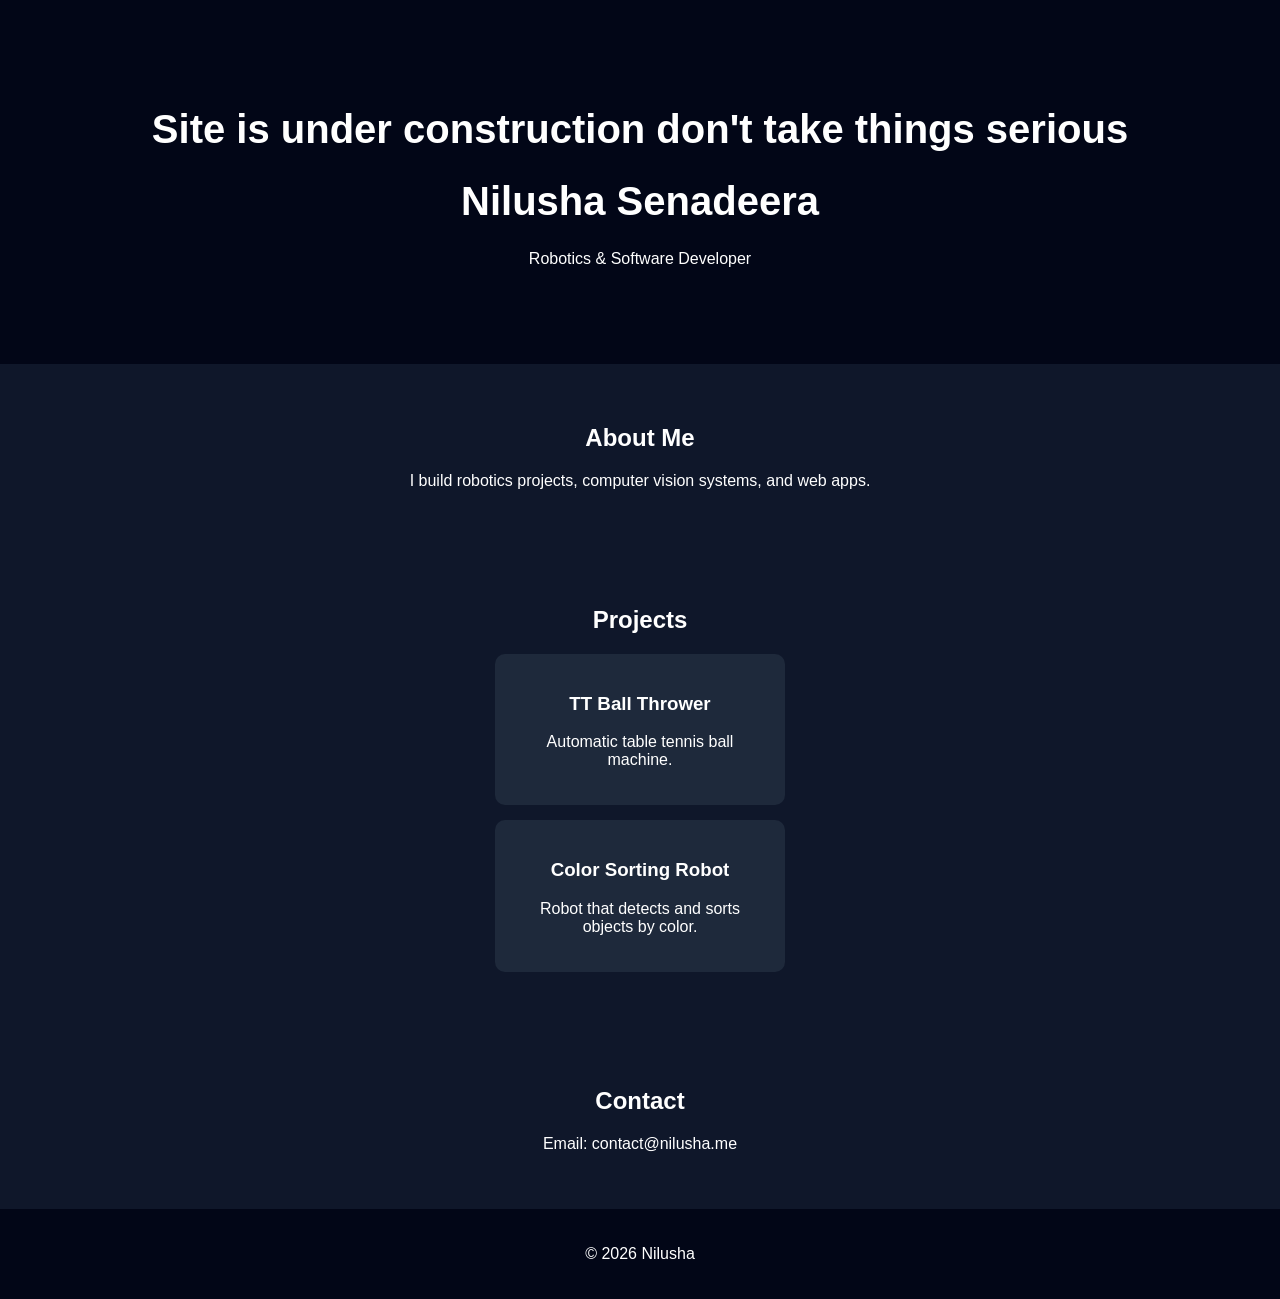
==== index.html @ 276bc995 "describe what you changed" ====
<!DOCTYPE html>
<html lang="en">
<head>
  <meta charset="UTF-8">
  <title>Nilusha Portfolio</title>
  <link rel="stylesheet" href="style.css">
</head>
<body>

  <header>
    <h1>Site is under construction don't take things serious</h1>
    <h1>Nilusha Senadeera</h1>
    <p>Robotics & Software Developer</p>
  </header>

  <section id="about">
    <h2>About Me</h2>
    <p>I build robotics projects, computer vision systems, and web apps.</p>
  </section>

  <section id="projects">
    <h2>Projects</h2>

    <div class="card">
      <h3>TT Ball Thrower</h3>
      <p>Automatic table tennis ball machine.</p>
    </div>

    <div class="card">
      <h3>Color Sorting Robot</h3>
      <p>Robot that detects and sorts objects by color.</p>
    </div>

  </section>

  <section id="contact">
    <h2>Contact</h2>
    <p>Email: contact@nilusha.me</p>
  </section>

  <footer>
    <p>© 2026 Nilusha</p>
  </footer>

</body>
</html>
---- style.css ----
body {
  margin: 0;
  font-family: Arial;
  background: #0f172a;
  color: white;
}

header {
  text-align: center;
  padding: 80px 20px;
  background: #020617;
}

h1 {
  font-size: 40px;
}

section {
  padding: 40px;
  text-align: center;
}

.card {
  background: #1e293b;
  padding: 20px;
  margin: 15px auto;
  width: 250px;
  border-radius: 10px;
  transition: 0.3s;
}

.card:hover {
  transform: scale(1.05);
  background: #334155;
}

footer {
  text-align: center;
  padding: 20px;
  background: #020617;
}
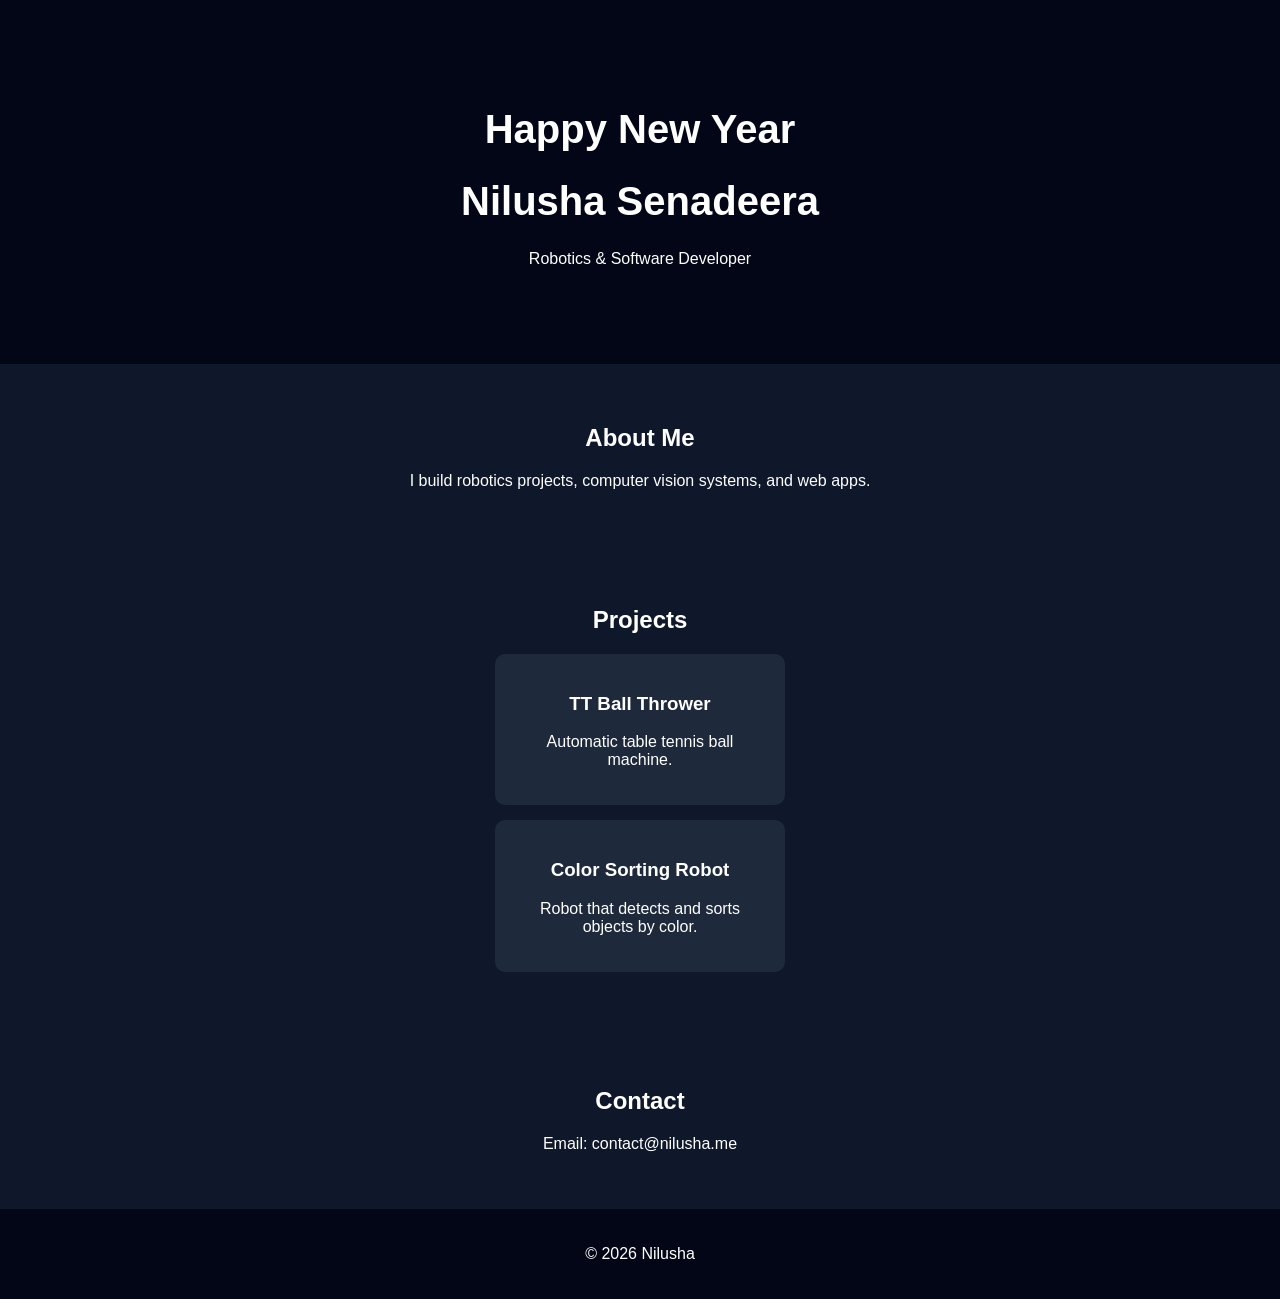
==== commit 33dce834: "describe what you changed" ====
--- a/index.html
+++ b/index.html
@@ -3,12 +3,13 @@
 <head>
   <meta charset="UTF-8">
   <title>Nilusha Portfolio</title>
+  <link rel="icon" href="favicon.jpg" type="image/png">
   <link rel="stylesheet" href="style.css">
 </head>
 <body>
 
   <header>
-    <h1>Site is under construction don't take things serious</h1>
+    <h1>Happy New Year</h1>
     <h1>Nilusha Senadeera</h1>
     <p>Robotics & Software Developer</p>
   </header>
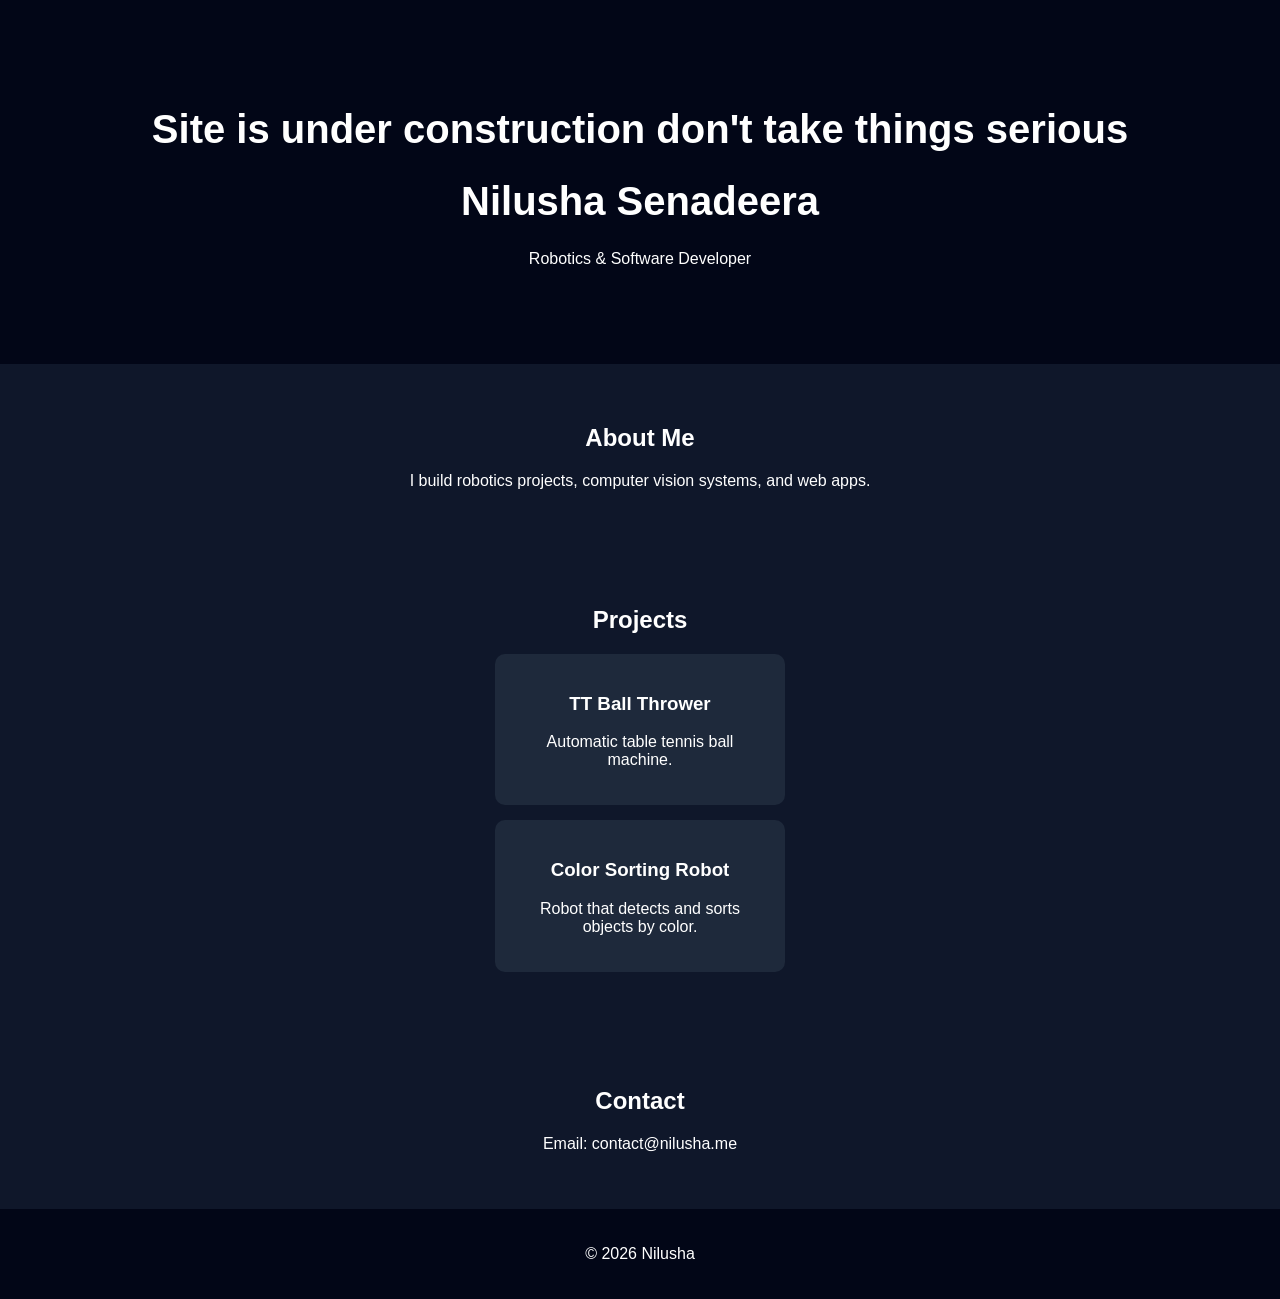
==== commit b4958d91: "describe what you changed" ====
--- a/index.html
+++ b/index.html
@@ -9,7 +9,7 @@
 <body>
 
   <header>
-    <h1>Happy New Year</h1>
+    <h1>Site is under construction don't take things serious</h1>
     <h1>Nilusha Senadeera</h1>
     <p>Robotics & Software Developer</p>
   </header>
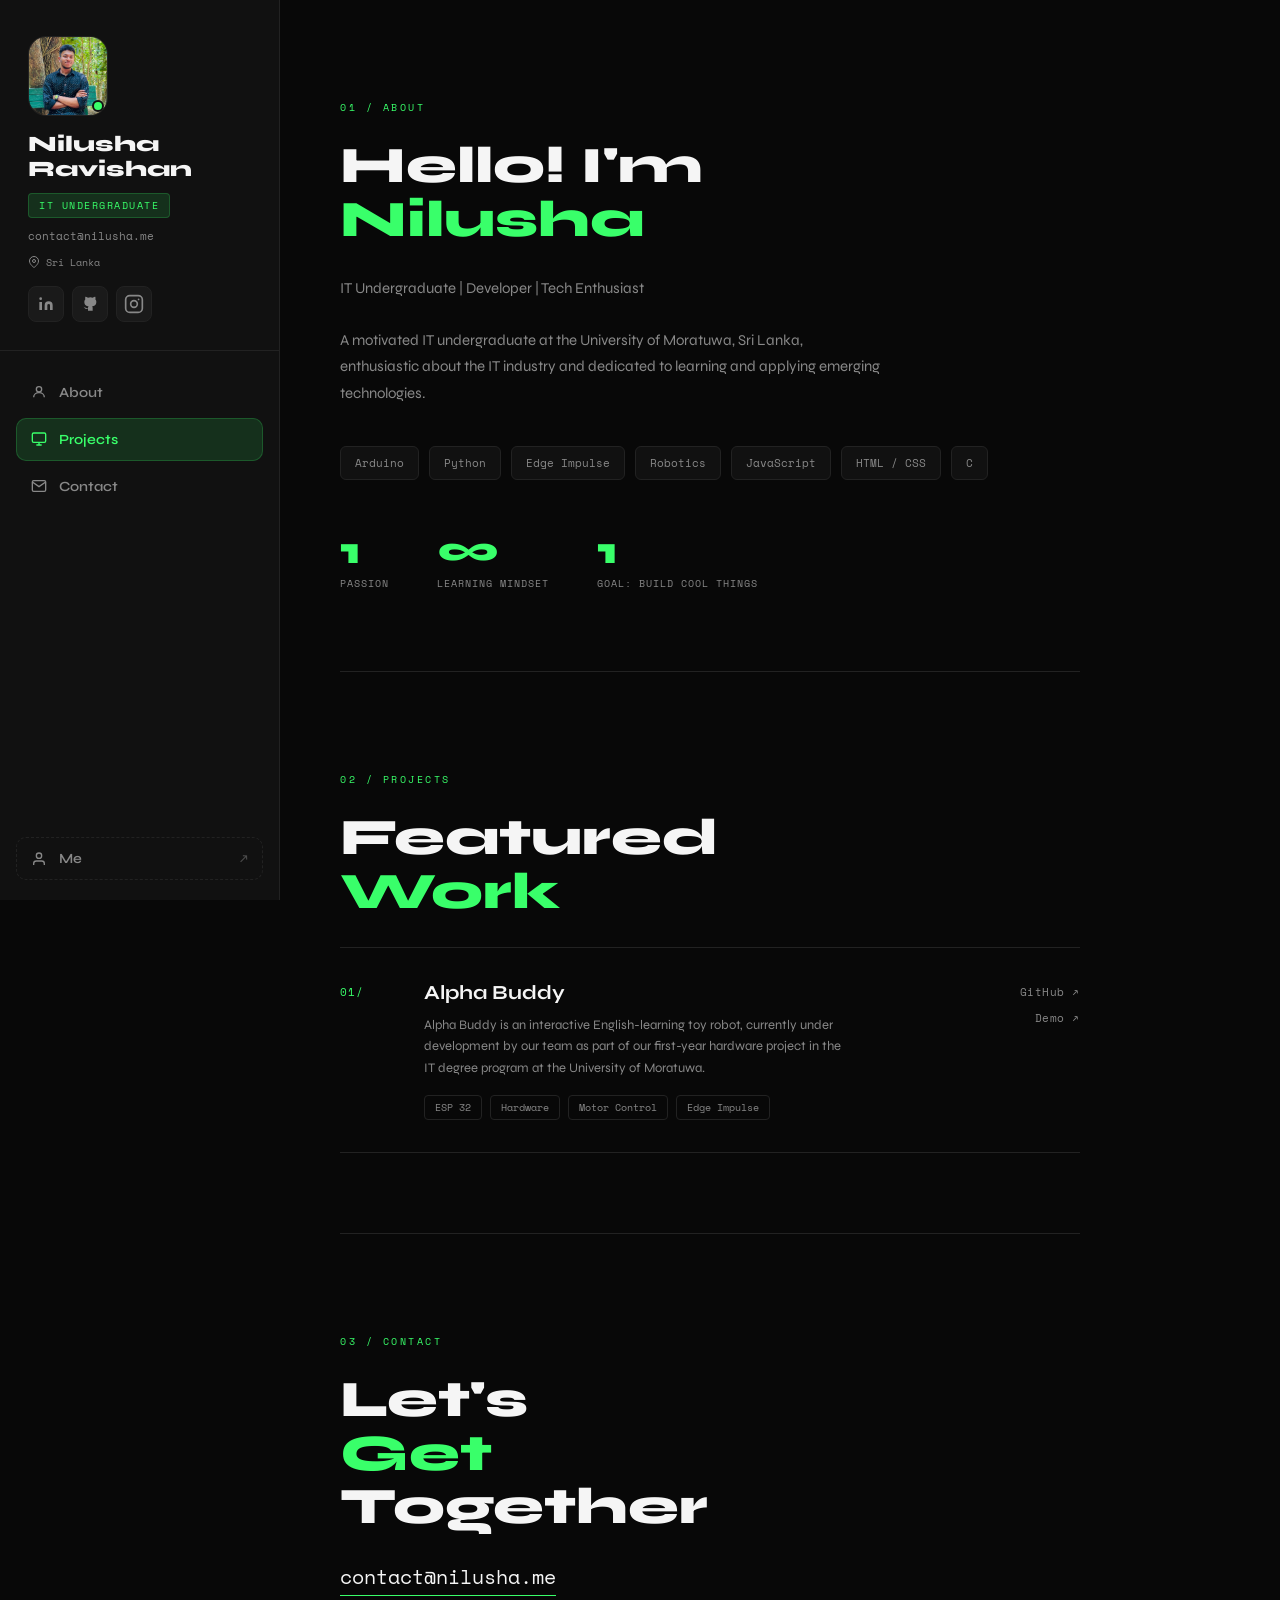
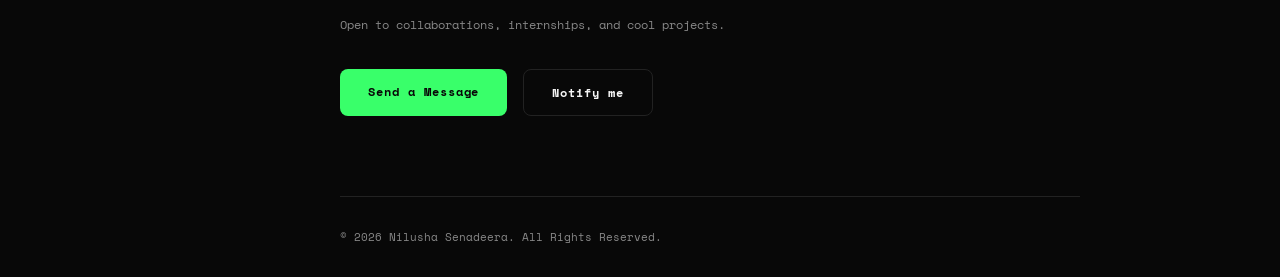
==== commit 9b4ec8a2: "new web v1" ====
--- a/index.html
+++ b/index.html
@@ -2,46 +2,171 @@
 <html lang="en">
 <head>
   <meta charset="UTF-8">
-  <title>Nilusha Portfolio</title>
-  <link rel="icon" href="favicon.jpg" type="image/png">
+  <meta name="viewport" content="width=device-width, initial-scale=1.0">
+  <title>Nilusha Ravishan </title>
+  <link rel="preconnect" href="https://fonts.googleapis.com">
+  <link href="https://fonts.googleapis.com/css2?family=Space+Mono:wght@400;700&family=Syne:wght@400;600;700;800&display=swap" rel="stylesheet">
   <link rel="stylesheet" href="style.css">
+  <link rel="icon" type="image/png" href="nrfavicon.png">
 </head>
 <body>
 
-  <header>
-    <h1>Site is under construction don't take things serious</h1>
-    <h1>Nilusha Senadeera</h1>
-    <p>Robotics & Software Developer</p>
-  </header>
-
-  <section id="about">
-    <h2>About Me</h2>
-    <p>I build robotics projects, computer vision systems, and web apps.</p>
-  </section>
-
-  <section id="projects">
-    <h2>Projects</h2>
-
-    <div class="card">
-      <h3>TT Ball Thrower</h3>
-      <p>Automatic table tennis ball machine.</p>
+  <!-- SIDEBAR -->
+  <aside class="sidebar">
+    <div class="profile-card">
+      <div class="avatar-wrap">
+        <img src="NS (1).jpeg" alt="Nilusha Ravishan" class="avatar-placeholder">
+        <span class="status-dot"></span>
+        <!--  <div class="avatar-wrap">
+  <img src="NS.jpeg" alt="Nilusha Senadeera" class="avatar-placeholder">
+  <span class="status-dot"></span>
+        <span class="status-dot"></span>   -->
+      </div>
+      <h2 class="profile-name">Nilusha<br>Ravishan</h2>
+      <span class="profile-role">IT Undergraduate</span>
+      <a href="mailto:contact@nilusha.me" class="profile-email">contact@nilusha.me</a>
+      <span class="profile-location">
+        <svg width="12" height="12" viewBox="0 0 24 24" fill="none" stroke="currentColor" stroke-width="2"><path d="M21 10c0 7-9 13-9 13s-9-6-9-13a9 9 0 0118 0z"/><circle cx="12" cy="10" r="3"/></svg>
+        Sri Lanka
+      </span>
+      <div class="social-links">
+        <a href="https://www.linkedin.com/in/nilushar/" class="social-btn" title="LinkedIn" target="_blank">
+          <svg width="16" height="16" viewBox="0 0 24 24" fill="currentColor"><path d="M16 8a6 6 0 016 6v7h-4v-7a2 2 0 00-2-2 2 2 0 00-2 2v7h-4v-7a6 6 0 016-6zM2 9h4v12H2z"/><circle cx="4" cy="4" r="2"/></svg>
+        </a>
+        <a href="https://github.com/Nilusha01" class="social-btn" title="GitHub" target="_blank">
+          <svg width="16" height="16" viewBox="0 0 24 24" fill="currentColor"><path d="M9 19c-5 1.5-5-2.5-7-3m14 6v-3.87a3.37 3.37 0 00-.94-2.61c3.14-.35 6.44-1.54 6.44-7A5.44 5.44 0 0020 4.77 5.07 5.07 0 0019.91 1S18.73.65 16 2.48a13.38 13.38 0 00-7 0C6.27.65 5.09 1 5.09 1A5.07 5.07 0 005 4.77a5.44 5.44 0 00-1.5 3.78c0 5.42 3.3 6.61 6.44 7A3.37 3.37 0 009 18.13V22"/></svg>
+        </a>
+        <a href="https://www.instagram.com/nilusha_r/" class="social-btn" title="INSTAGRAM" target="_blank">
+          <svg xmlns="http://www.w3.org/2000/svg" width="20" height="20" viewBox="0 0 24 24" fill="none" stroke="currentColor" stroke-width="2" stroke-linecap="round" stroke-linejoin="round">
+            <rect x="2" y="2" width="20" height="20" rx="5" ry="5"/>
+            <circle cx="12" cy="12" r="4"/>
+            <circle cx="17.5" cy="6.5" r="1" fill="currentColor" stroke="none"/>
+          </svg>
+        </a>
+      </div>
     </div>
 
-    <div class="card">
-      <h3>Color Sorting Robot</h3>
-      <p>Robot that detects and sorts objects by color.</p>
-    </div>
+    <nav class="sidebar-nav">
+      <a href="#about" class="nav-link active" data-section="about">
+        <svg width="16" height="16" viewBox="0 0 24 24" fill="none" stroke="currentColor" stroke-width="2"><circle cx="12" cy="8" r="4"/><path d="M4 20c0-4 3.6-7 8-7s8 3 8 7"/></svg>
+        About
+      </a>
+      <a href="#projects" class="nav-link" data-section="projects">
+        <svg width="16" height="16" viewBox="0 0 24 24" fill="none" stroke="currentColor" stroke-width="2"><rect x="2" y="3" width="20" height="14" rx="2"/><path d="M8 21h8M12 17v4"/></svg>
+        Projects
+      </a>
+      <a href="#contact" class="nav-link" data-section="contact">
+        <svg width="16" height="16" viewBox="0 0 24 24" fill="none" stroke="currentColor" stroke-width="2"><path d="M4 4h16c1.1 0 2 .9 2 2v12c0 1.1-.9 2-2 2H4c-1.1 0-2-.9-2-2V6c0-1.1.9-2 2-2z"/><polyline points="22,6 12,13 2,6"/></svg>
+        Contact
+      </a>
+      <a href="me.html" class="nav-link nav-link--me">
+        <svg width="16" height="16" viewBox="0 0 24 24" fill="none" stroke="currentColor" stroke-width="2"><path d="M20 21v-2a4 4 0 00-4-4H8a4 4 0 00-4 4v2"/><circle cx="12" cy="7" r="4"/></svg>
+        Me
+        <span class="nav-ext-icon">↗</span>
+      </a>
+    </nav>
+  </aside>
 
-  </section>
+  <!-- MAIN CONTENT -->
+  <main class="main-content">
 
-  <section id="contact">
-    <h2>Contact</h2>
-    <p>Email: contact@nilusha.me</p>
-  </section>
+    <!-- ABOUT -->
+    <section id="about" class="section">
+      <span class="section-label">01 / About</span>
+      <h1 class="section-title">Hello! I'm <br><span class="accent">Nilusha</span> </h1>
+      <p class="section-body">
+       IT Undergraduate | Developer | Tech Enthusiast <br> <br>
+       A motivated IT undergraduate at the University of Moratuwa, Sri Lanka, enthusiastic about the IT industry and dedicated to learning and applying emerging technologies. 
+      </p>
 
-  <footer>
-    <p>© 2026 Nilusha</p>
-  </footer>
+      <div class="skills-grid">
+        <div class="skill-tag">Arduino</div>
+        <div class="skill-tag">Python</div>
+        <div class="skill-tag">Edge Impulse </div>
+        <div class="skill-tag">Robotics</div>
+        <div class="skill-tag">JavaScript</div>
+        <div class="skill-tag">HTML / CSS</div>
+        <div class="skill-tag">C</div>
+      </div>
 
+      <div class="stats-row">
+        <div class="stat">
+          <span class="stat-num">1</span>
+          <span class="stat-label">Passion</span>
+        </div>
+        <div class="stat">
+          <span class="stat-num">∞</span>
+          <span class="stat-label">Learning Mindset</span>
+        </div>
+        <div class="stat">
+          <span class="stat-num">1</span>
+          <span class="stat-label">Goal: Build Cool Things</span>
+        </div>
+      </div>
+    </section>
+
+    <!-- PROJECTS -->
+    <section id="projects" class="section">
+      <span class="section-label">02 / Projects</span>
+      <h2 class="section-title">Featured<br><span class="accent">Work</span></h2>
+
+      <div class="projects-list">
+
+        <div class="project-card">
+          <div class="project-num">01/</div>
+          <div class="project-info">
+            <h3 class="project-title">Alpha Buddy</h3>
+            <p class="project-desc">Alpha Buddy is an interactive English-learning toy robot, currently under development by our
+               team as part of our first-year hardware project in the IT degree program at the University of Moratuwa.</p>
+            <div class="project-tags">
+              <span>ESP 32</span><span>Hardware</span><span>Motor Control</span> <span>Edge Impulse</span>
+            </div>
+          </div>
+          <div class="project-links">
+            <a href="#" class="project-link">GitHub ↗</a>
+            <a href="#" class="project-link">Demo ↗</a>
+          </div>
+        </div>
+
+       <!-- <div class="project-card">
+          <div class="project-num">02/</div>
+          <div class="project-info">
+            <h3 class="project-title">Color Sorting Robot</h3>
+            <p class="project-desc">Python and OpenCV-powered robot that detects objects by color in real-time and physically sorts them into designated bins using servo mechanisms.</p>
+            <div class="project-tags">
+              <span>Python</span><span>OpenCV</span><span>Robotics</span>
+            </div>
+          </div>
+          <div class="project-links">
+            <a href="#" class="project-link">GitHub ↗</a>
+            <a href="#" class="project-link">Demo ↗</a>
+          </div>
+        </div> -->
+
+      </div>
+    </section>
+
+    <!-- CONTACT -->
+    <section id="contact" class="section section--contact">
+      <span class="section-label">03 / Contact</span>
+      <h2 class="section-title">Let's <br><span class="accent">Get</span><br>Together</h2>
+
+      <a href="mailto:contact@nilusha.me" class="contact-email">contact@nilusha.me</a>
+
+      <p class="contact-sub">Open to collaborations, internships, and cool projects.</p>
+
+      <div class="contact-actions">
+        <a href="mailto:contact@nilusha.me" class="btn-primary">Send a Message</a>
+        <a href="visitor-popup.html" class="btn-ghost">Notify me</a>
+      </div>
+    </section>
+
+    <footer class="footer">
+      <span>© 2026 Nilusha Senadeera. All Rights Reserved.</span>
+    </footer>
+
+  </main>
+
+  <script src="script.js"></script>
 </body>
-</html>+</html>
--- a/style.css
+++ b/style.css
@@ -1,41 +1,495 @@
+/* === RESET & BASE === */
+*, *::before, *::after { box-sizing: border-box; margin: 0; padding: 0; }
+
+:root {
+  --bg: #080808;
+  --bg2: #111111;
+  --bg3: #1a1a1a;
+  --border: #222222;
+  --green: #39ff6a;
+  --green-dim: #39ff6a22;
+  --white: #f5f5f5;
+  --gray: #888888;
+  --gray-dim: #333333;
+  --font-display: 'Syne', sans-serif;
+  --font-mono: 'Space Mono', monospace;
+}
+
+html { scroll-behavior: smooth; }
+
 body {
-  margin: 0;
-  font-family: Arial;
-  background: #0f172a;
-  color: white;
-}
-
-header {
-  text-align: center;
-  padding: 80px 20px;
-  background: #020617;
-}
-
-h1 {
-  font-size: 40px;
-}
-
-section {
-  padding: 40px;
-  text-align: center;
-}
-
-.card {
-  background: #1e293b;
-  padding: 20px;
-  margin: 15px auto;
-  width: 250px;
+  background: var(--bg);
+  color: var(--white);
+  font-family: var(--font-display);
+  display: flex;
+  min-height: 100vh;
+  overflow-x: hidden;
+}
+
+/* === SCROLLBAR === */
+::-webkit-scrollbar { width: 4px; }
+::-webkit-scrollbar-track { background: var(--bg); }
+::-webkit-scrollbar-thumb { background: var(--green); border-radius: 2px; }
+
+/* ===================== SIDEBAR ===================== */
+.sidebar {
+  width: 280px;
+  min-height: 100vh;
+  position: sticky;
+  top: 0;
+  height: 100vh;
+  display: flex;
+  flex-direction: column;
+  border-right: 1px solid var(--border);
+  background: var(--bg2);
+  flex-shrink: 0;
+  overflow-y: auto;
+}
+
+/* --- Profile Card --- */
+.profile-card {
+  padding: 36px 28px 28px;
+  display: flex;
+  flex-direction: column;
+  align-items: flex-start;
+  gap: 10px;
+  border-bottom: 1px solid var(--border);
+}
+
+.avatar-wrap {
+  position: relative;
+  margin-bottom: 6px;
+}
+
+.avatar-placeholder {
+  width: 80px;
+  height: 80px;
+  border-radius: 18px;
+  background: var(--bg3);
+  border: 1px solid var(--border);
+  display: flex;
+  align-items: center;
+  justify-content: center;
+  font-family: var(--font-mono);
+  font-weight: 700;
+  font-size: 20px;
+  color: var(--green);
+  letter-spacing: 0.05em;
+  object-fit: cover;
+}
+
+.status-dot {
+  position: absolute;
+  bottom: 4px;
+  right: 4px;
+  width: 12px;
+  height: 12px;
+  background: var(--green);
+  border-radius: 50%;
+  border: 2px solid var(--bg2);
+  animation: pulse 2s ease-in-out infinite;
+}
+
+@keyframes pulse {
+  0%, 100% { opacity: 1; transform: scale(1); }
+  50% { opacity: 0.6; transform: scale(0.85); }
+}
+
+.profile-name {
+  font-size: 22px;
+  font-weight: 800;
+  line-height: 1.15;
+  color: var(--white);
+}
+
+.profile-role {
+  font-family: var(--font-mono);
+  font-size: 10px;
+  letter-spacing: 0.15em;
+  text-transform: uppercase;
+  color: var(--green);
+  background: var(--green-dim);
+  padding: 4px 10px;
+  border-radius: 4px;
+  border: 1px solid #39ff6a33;
+}
+
+.profile-email {
+  font-family: var(--font-mono);
+  font-size: 11px;
+  color: var(--gray);
+  text-decoration: none;
+  border-bottom: 1px solid transparent;
+  transition: color 0.2s, border-color 0.2s;
+}
+.profile-email:hover { color: var(--white); border-color: var(--green); }
+
+.profile-location {
+  display: flex;
+  align-items: center;
+  gap: 6px;
+  font-family: var(--font-mono);
+  font-size: 10px;
+  color: var(--gray);
+}
+
+.social-links {
+  display: flex;
+  gap: 8px;
+  margin-top: 6px;
+}
+
+.social-btn {
+  width: 36px;
+  height: 36px;
+  border-radius: 8px;
+  background: var(--bg3);
+  border: 1px solid var(--border);
+  display: flex;
+  align-items: center;
+  justify-content: center;
+  color: var(--gray);
+  text-decoration: none;
+  transition: all 0.2s;
+}
+.social-btn:hover {
+  background: var(--green-dim);
+  border-color: var(--green);
+  color: var(--green);
+}
+
+/* --- Nav --- */
+.sidebar-nav {
+  padding: 20px 16px;
+  display: flex;
+  flex-direction: column;
+  gap: 4px;
+  flex: 1;
+}
+
+.nav-link {
+  display: flex;
+  align-items: center;
+  gap: 12px;
+  padding: 12px 14px;
   border-radius: 10px;
-  transition: 0.3s;
-}
-
-.card:hover {
-  transform: scale(1.05);
-  background: #334155;
-}
-
-footer {
-  text-align: center;
-  padding: 20px;
-  background: #020617;
-}+  font-family: var(--font-display);
+  font-size: 14px;
+  font-weight: 600;
+  color: var(--gray);
+  text-decoration: none;
+  border: 1px solid transparent;
+  transition: all 0.2s;
+  position: relative;
+}
+
+.nav-link:hover {
+  color: var(--white);
+  background: var(--bg3);
+  border-color: var(--border);
+}
+
+.nav-link.active {
+  color: var(--green);
+  background: var(--green-dim);
+  border-color: #39ff6a33;
+}
+
+.nav-link--me {
+  margin-top: auto;
+  border-style: dashed;
+  border-color: var(--border);
+}
+.nav-link--me:hover {
+  color: var(--green);
+  background: var(--green-dim);
+  border-color: var(--green);
+}
+
+.nav-ext-icon {
+  margin-left: auto;
+  font-size: 12px;
+  opacity: 0.5;
+}
+
+/* ===================== MAIN CONTENT ===================== */
+.main-content {
+  flex: 1;
+  max-width: 860px;
+  padding: 0 60px;
+  align-items: center;
+}
+
+/* ===================== SECTIONS ===================== */
+.section {
+  padding: 100px 0 80px;
+  border-bottom: 1px solid var(--border);
+}
+
+.section:last-of-type { border-bottom: none; }
+
+.section-label {
+  font-family: var(--font-mono);
+  font-size: 10px;
+  letter-spacing: 0.25em;
+  text-transform: uppercase;
+  color: var(--green);
+  display: block;
+  margin-bottom: 24px;
+}
+
+.section-title {
+  font-size: clamp(2.2rem, 4vw, 3.8rem);
+  font-weight: 800;
+  line-height: 1.05;
+  color: var(--white);
+  margin-bottom: 28px;
+}
+
+.accent { color: var(--green); }
+
+.section-body {
+  font-size: 15px;
+  line-height: 1.75;
+  color: var(--gray);
+  max-width: 540px;
+  margin-bottom: 40px;
+}
+
+/* --- Skills Grid --- */
+.skills-grid {
+  display: flex;
+  flex-wrap: wrap;
+  gap: 10px;
+  margin-bottom: 52px;
+}
+
+.skill-tag {
+  font-family: var(--font-mono);
+  font-size: 11px;
+  padding: 8px 14px;
+  border: 1px solid var(--border);
+  border-radius: 6px;
+  color: var(--gray);
+  background: var(--bg2);
+  transition: all 0.2s;
+  cursor: default;
+}
+.skill-tag:hover {
+  border-color: var(--green);
+  color: var(--green);
+  background: var(--green-dim);
+}
+
+/* --- Stats --- */
+.stats-row {
+  display: flex;
+  gap: 48px;
+}
+
+.stat {
+  display: flex;
+  flex-direction: column;
+  gap: 6px;
+}
+
+.stat-num {
+  font-size: 2.4rem;
+  font-weight: 800;
+  color: var(--green);
+  line-height: 1;
+}
+
+.stat-label {
+  font-family: var(--font-mono);
+  font-size: 10px;
+  letter-spacing: 0.1em;
+  color: var(--gray);
+  text-transform: uppercase;
+}
+
+/* ===================== PROJECTS ===================== */
+.projects-list {
+  display: flex;
+  flex-direction: column;
+  gap: 0;
+  margin-top: 20px;
+}
+
+.project-card {
+  display: grid;
+  grid-template-columns: 60px 1fr auto;
+  gap: 24px;
+  padding: 32px 0;
+  border-bottom: 1px solid var(--border);
+  align-items: start;
+  transition: background 0.2s;
+}
+.project-card:first-child { border-top: 1px solid var(--border); }
+.project-card:hover { padding-left: 12px; padding-right: 12px; margin: 0 -12px; border-radius: 8px; border-color: transparent; background: var(--bg2); }
+
+.project-num {
+  font-family: var(--font-mono);
+  font-size: 11px;
+  color: var(--green);
+  padding-top: 4px;
+  letter-spacing: 0.1em;
+}
+
+.project-title {
+  font-size: 20px;
+  font-weight: 700;
+  color: var(--white);
+  margin-bottom: 10px;
+}
+
+.project-desc {
+  font-size: 13px;
+  line-height: 1.65;
+  color: var(--gray);
+  margin-bottom: 16px;
+  max-width: 420px;
+}
+
+.project-tags {
+  display: flex;
+  flex-wrap: wrap;
+  gap: 8px;
+}
+.project-tags span {
+  font-family: var(--font-mono);
+  font-size: 10px;
+  padding: 4px 10px;
+  border: 1px solid var(--border);
+  border-radius: 4px;
+  color: var(--gray);
+}
+
+.project-links {
+  display: flex;
+  flex-direction: column;
+  gap: 10px;
+  padding-top: 4px;
+  align-items: flex-end;
+}
+
+.project-link {
+  font-family: var(--font-mono);
+  font-size: 11px;
+  color: var(--gray);
+  text-decoration: none;
+  letter-spacing: 0.05em;
+  transition: color 0.2s;
+  white-space: nowrap;
+}
+.project-link:hover { color: var(--green); }
+
+/* ===================== CONTACT ===================== */
+.section--contact { text-align: left; }
+
+.contact-email {
+  display: inline-block;
+  font-family: var(--font-mono);
+  font-size: clamp(14px, 2vw, 20px);
+  color: var(--white);
+  text-decoration: none;
+  border-bottom: 1px solid var(--green);
+  padding-bottom: 4px;
+  margin-bottom: 20px;
+  transition: color 0.2s;
+}
+.contact-email:hover { color: var(--green); }
+
+.contact-sub {
+  font-family: var(--font-mono);
+  font-size: 12px;
+  color: var(--gray);
+  margin-bottom: 36px;
+}
+
+.contact-actions {
+  display: flex;
+  gap: 16px;
+  flex-wrap: wrap;
+}
+
+.btn-primary {
+  padding: 14px 28px;
+  background: var(--green);
+  color: #080808;
+  font-family: var(--font-mono);
+  font-size: 12px;
+  font-weight: 700;
+  text-decoration: none;
+  border-radius: 8px;
+  letter-spacing: 0.08em;
+  transition: opacity 0.2s, transform 0.2s;
+}
+.btn-primary:hover { opacity: 0.88; transform: translateY(-1px); }
+
+.btn-ghost {
+  padding: 14px 28px;
+  background: transparent;
+  color: var(--white);
+  font-family: var(--font-mono);
+  font-size: 12px;
+  font-weight: 700;
+  text-decoration: none;
+  border-radius: 8px;
+  border: 1px solid var(--border);
+  letter-spacing: 0.08em;
+  transition: all 0.2s;
+}
+.btn-ghost:hover { border-color: var(--green); color: var(--green); }
+
+/* ===================== FOOTER ===================== */
+.footer {
+  padding: 32px 0;
+  font-family: var(--font-mono);
+  font-size: 11px;
+  color: var(--gray);
+  border-top: 1px solid var(--border);
+}
+
+/* ===================== RESPONSIVE ===================== */
+@media (max-width: 900px) {
+  body { flex-direction: column; }
+
+  .sidebar {
+    width: 100%;
+    min-height: auto;
+    height: auto;
+    position: relative;
+    border-right: none;
+    border-bottom: 1px solid var(--border);
+  }
+
+  .sidebar-nav {
+    flex-direction: row;
+    flex-wrap: wrap;
+    padding: 12px 16px 16px;
+  }
+
+  .nav-link--me { margin-top: 0; }
+
+  .main-content { padding: 0 24px; }
+
+  .section { padding: 64px 0 48px; }
+
+  .project-card {
+    grid-template-columns: 1fr;
+  }
+  .project-links { align-items: flex-start; flex-direction: row; }
+
+  .stats-row { gap: 28px; flex-wrap: wrap; }
+}
+
+/*-----------------------
+
+.avatar-placeholder {
+  width: 50%;
+  height: 50%;
+  object-fit: cover;
+  border-radius: 50%;
+}
+*/
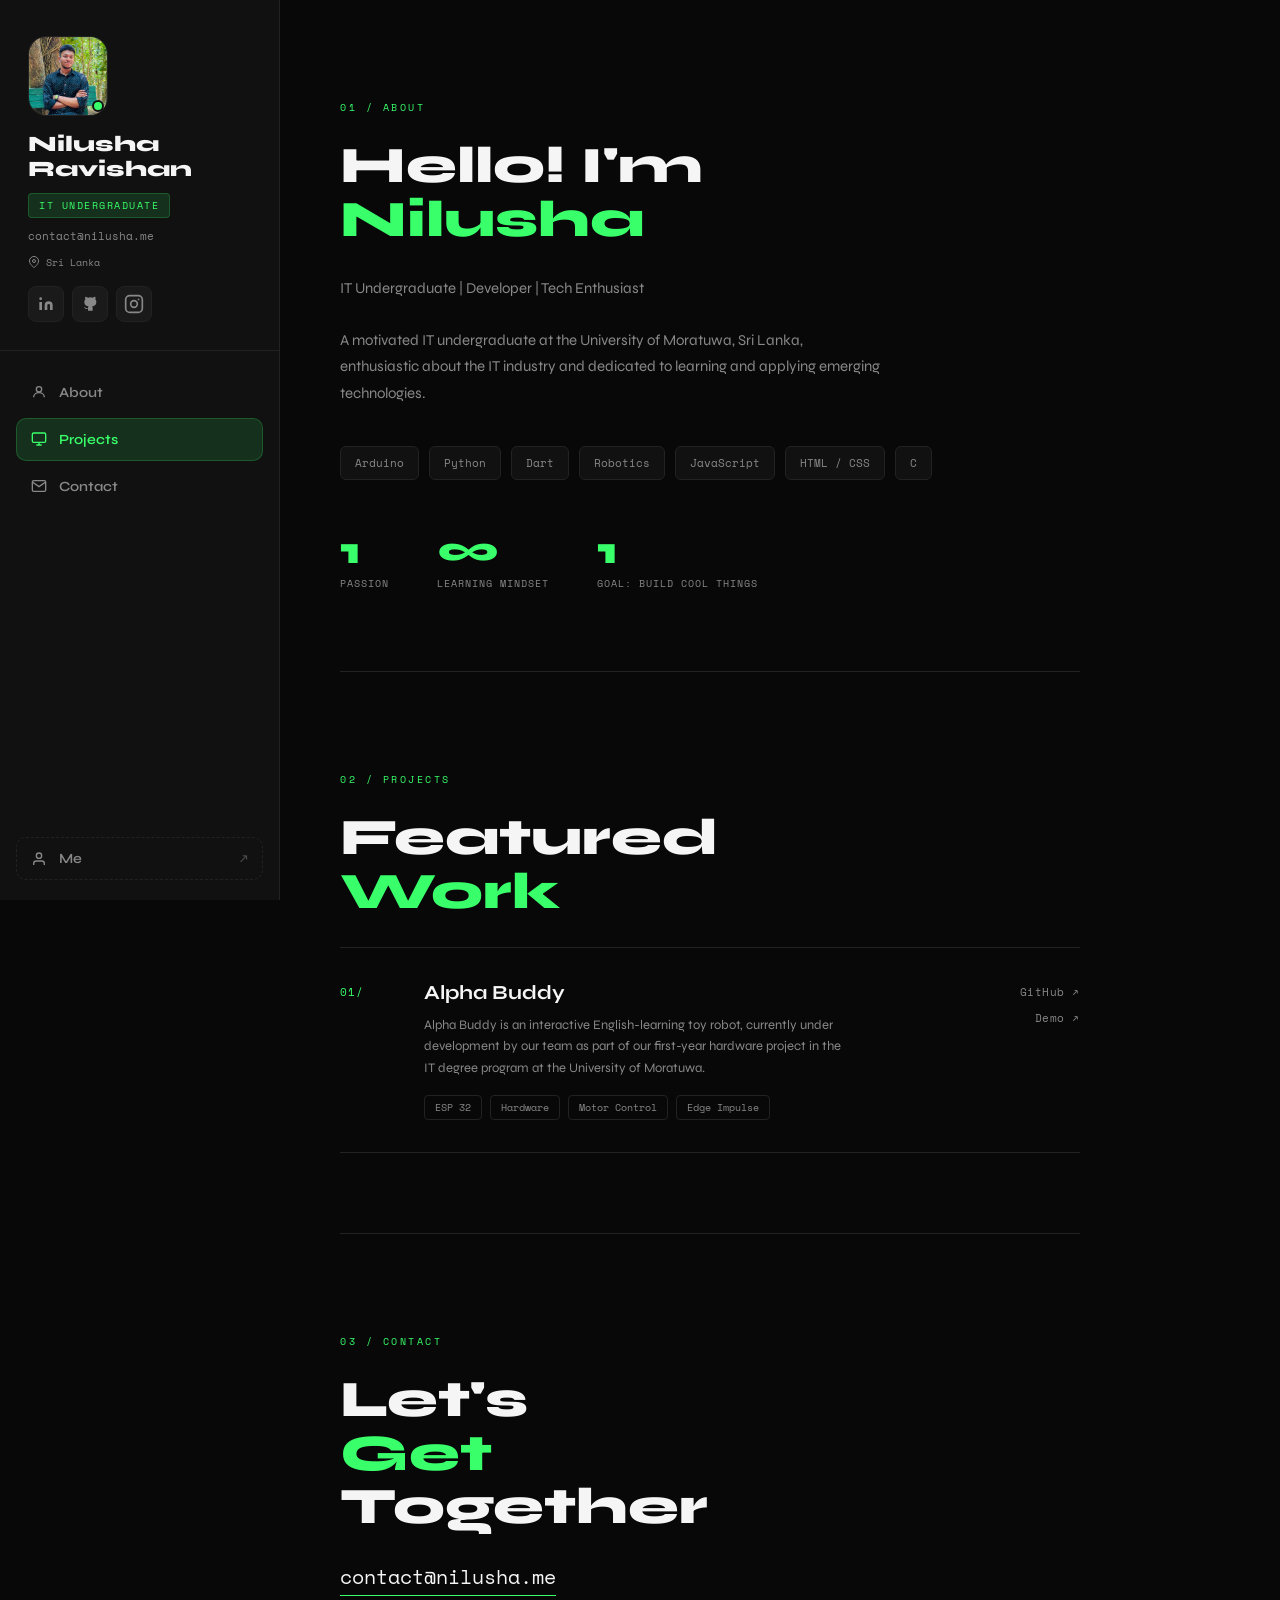
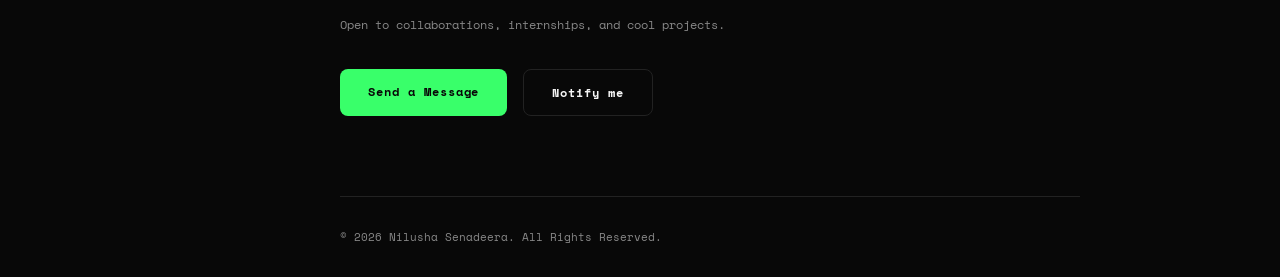
==== commit 7b22df47: "dart" ====
--- a/index.html
+++ b/index.html
@@ -82,7 +82,7 @@
       <div class="skills-grid">
         <div class="skill-tag">Arduino</div>
         <div class="skill-tag">Python</div>
-        <div class="skill-tag">Edge Impulse </div>
+        <div class="skill-tag">Dart</div>
         <div class="skill-tag">Robotics</div>
         <div class="skill-tag">JavaScript</div>
         <div class="skill-tag">HTML / CSS</div>
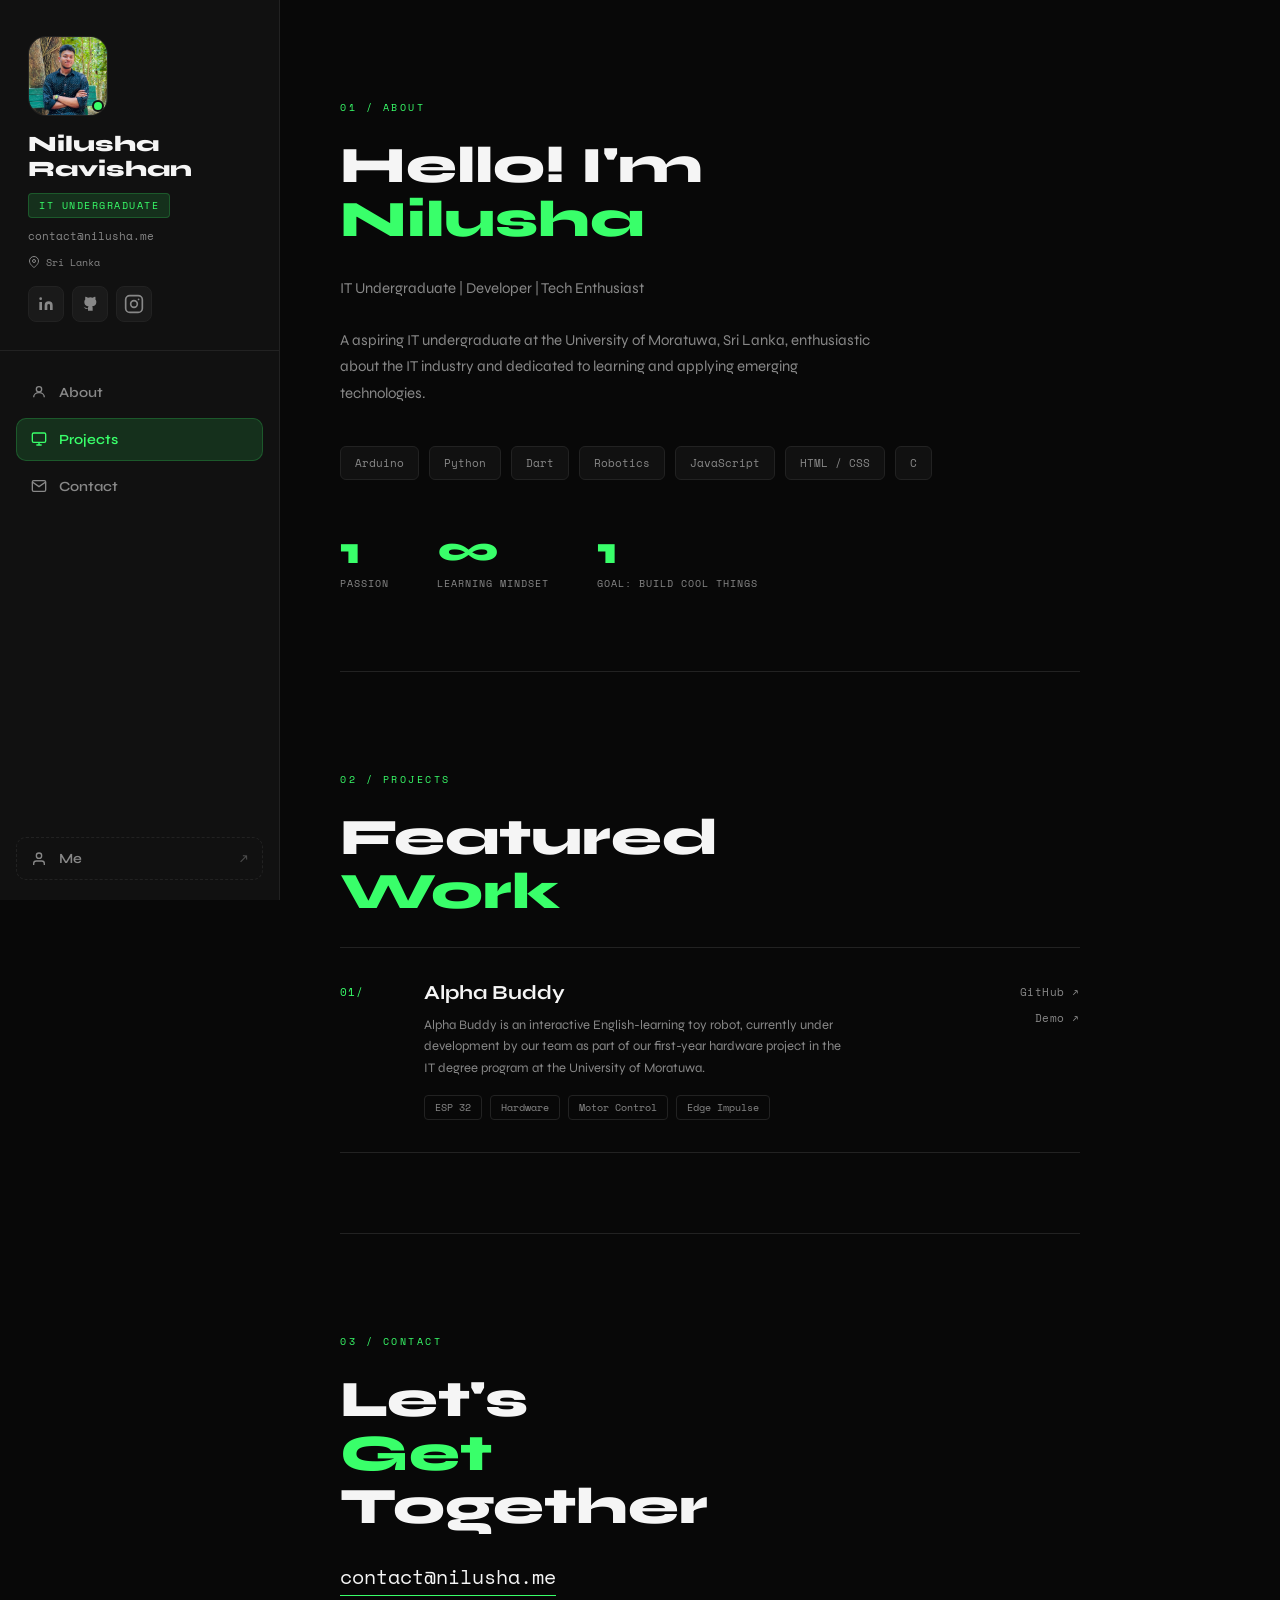
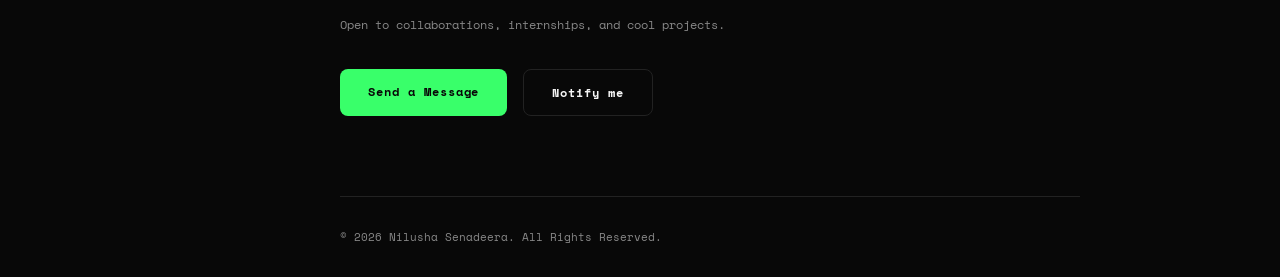
==== commit 4dcb71b7: "changin aspiring" ====
--- a/index.html
+++ b/index.html
@@ -76,7 +76,7 @@
       <h1 class="section-title">Hello! I'm <br><span class="accent">Nilusha</span> </h1>
       <p class="section-body">
        IT Undergraduate | Developer | Tech Enthusiast <br> <br>
-       A motivated IT undergraduate at the University of Moratuwa, Sri Lanka, enthusiastic about the IT industry and dedicated to learning and applying emerging technologies. 
+       A aspiring IT undergraduate at the University of Moratuwa, Sri Lanka, enthusiastic about the IT industry and dedicated to learning and applying emerging technologies. 
       </p>
 
       <div class="skills-grid">
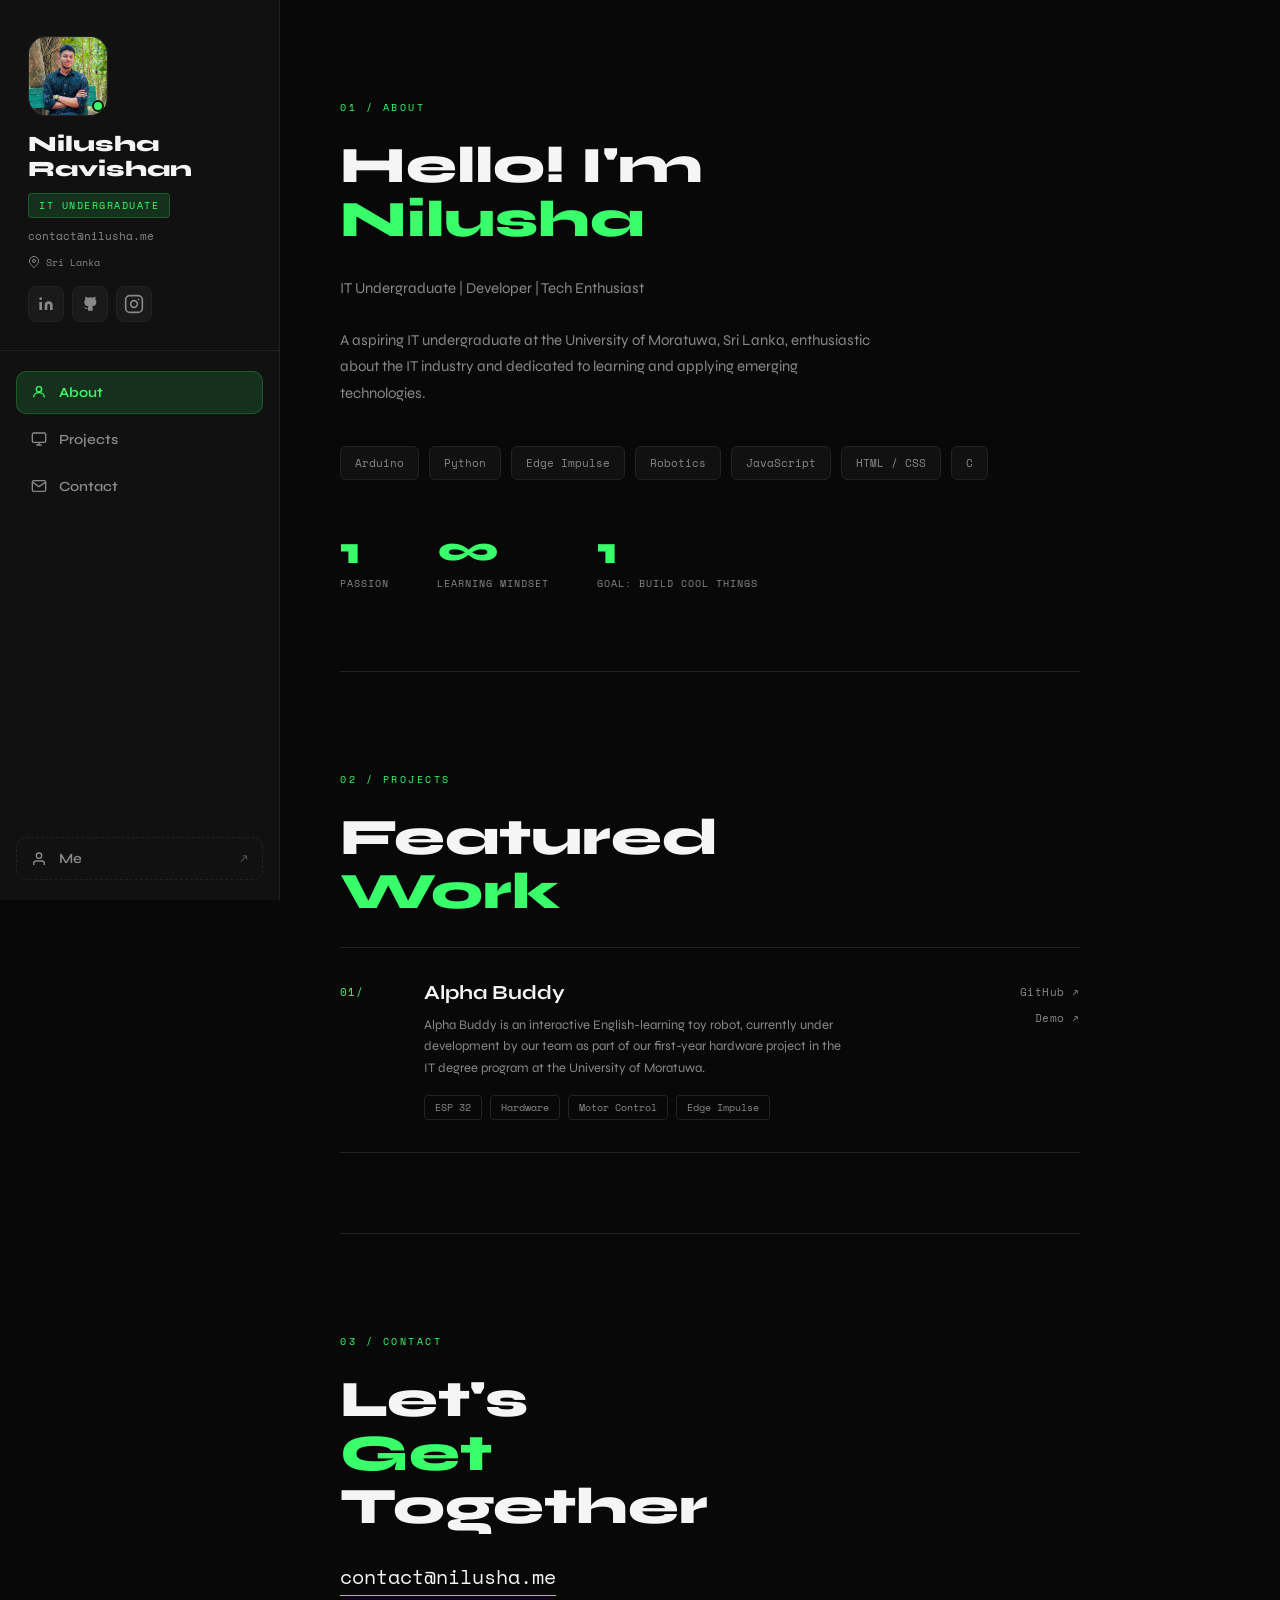
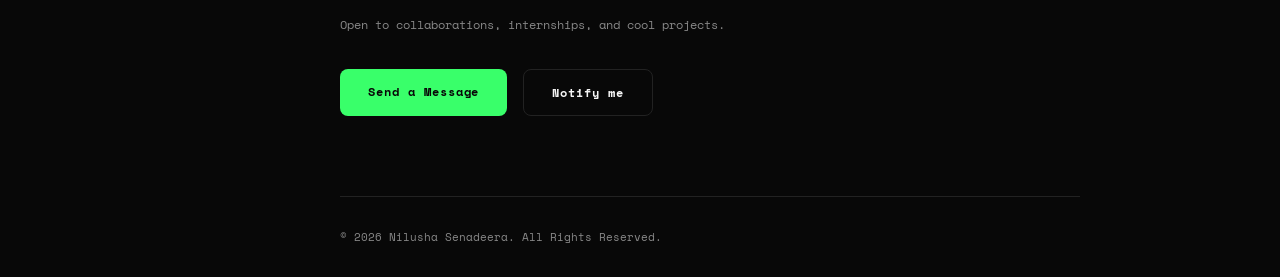
==== commit cd3a1389: "Updates" ====
--- a/index.html
+++ b/index.html
@@ -1,172 +1,19 @@
 <!DOCTYPE html>
 <html lang="en">
-<head>
-  <meta charset="UTF-8">
-  <meta name="viewport" content="width=device-width, initial-scale=1.0">
-  <title>Nilusha Ravishan </title>
-  <link rel="preconnect" href="https://fonts.googleapis.com">
-  <link href="https://fonts.googleapis.com/css2?family=Space+Mono:wght@400;700&family=Syne:wght@400;600;700;800&display=swap" rel="stylesheet">
-  <link rel="stylesheet" href="style.css">
-  <link rel="icon" type="image/png" href="nrfavicon.png">
-</head>
-<body>
-
-  <!-- SIDEBAR -->
-  <aside class="sidebar">
-    <div class="profile-card">
-      <div class="avatar-wrap">
-        <img src="NS (1).jpeg" alt="Nilusha Ravishan" class="avatar-placeholder">
-        <span class="status-dot"></span>
-        <!--  <div class="avatar-wrap">
-  <img src="NS.jpeg" alt="Nilusha Senadeera" class="avatar-placeholder">
-  <span class="status-dot"></span>
-        <span class="status-dot"></span>   -->
-      </div>
-      <h2 class="profile-name">Nilusha<br>Ravishan</h2>
-      <span class="profile-role">IT Undergraduate</span>
-      <a href="mailto:contact@nilusha.me" class="profile-email">contact@nilusha.me</a>
-      <span class="profile-location">
-        <svg width="12" height="12" viewBox="0 0 24 24" fill="none" stroke="currentColor" stroke-width="2"><path d="M21 10c0 7-9 13-9 13s-9-6-9-13a9 9 0 0118 0z"/><circle cx="12" cy="10" r="3"/></svg>
-        Sri Lanka
-      </span>
-      <div class="social-links">
-        <a href="https://www.linkedin.com/in/nilushar/" class="social-btn" title="LinkedIn" target="_blank">
-          <svg width="16" height="16" viewBox="0 0 24 24" fill="currentColor"><path d="M16 8a6 6 0 016 6v7h-4v-7a2 2 0 00-2-2 2 2 0 00-2 2v7h-4v-7a6 6 0 016-6zM2 9h4v12H2z"/><circle cx="4" cy="4" r="2"/></svg>
-        </a>
-        <a href="https://github.com/Nilusha01" class="social-btn" title="GitHub" target="_blank">
-          <svg width="16" height="16" viewBox="0 0 24 24" fill="currentColor"><path d="M9 19c-5 1.5-5-2.5-7-3m14 6v-3.87a3.37 3.37 0 00-.94-2.61c3.14-.35 6.44-1.54 6.44-7A5.44 5.44 0 0020 4.77 5.07 5.07 0 0019.91 1S18.73.65 16 2.48a13.38 13.38 0 00-7 0C6.27.65 5.09 1 5.09 1A5.07 5.07 0 005 4.77a5.44 5.44 0 00-1.5 3.78c0 5.42 3.3 6.61 6.44 7A3.37 3.37 0 009 18.13V22"/></svg>
-        </a>
-        <a href="https://www.instagram.com/nilusha_r/" class="social-btn" title="INSTAGRAM" target="_blank">
-          <svg xmlns="http://www.w3.org/2000/svg" width="20" height="20" viewBox="0 0 24 24" fill="none" stroke="currentColor" stroke-width="2" stroke-linecap="round" stroke-linejoin="round">
-            <rect x="2" y="2" width="20" height="20" rx="5" ry="5"/>
-            <circle cx="12" cy="12" r="4"/>
-            <circle cx="17.5" cy="6.5" r="1" fill="currentColor" stroke="none"/>
-          </svg>
-        </a>
-      </div>
-    </div>
-
-    <nav class="sidebar-nav">
-      <a href="#about" class="nav-link active" data-section="about">
-        <svg width="16" height="16" viewBox="0 0 24 24" fill="none" stroke="currentColor" stroke-width="2"><circle cx="12" cy="8" r="4"/><path d="M4 20c0-4 3.6-7 8-7s8 3 8 7"/></svg>
-        About
-      </a>
-      <a href="#projects" class="nav-link" data-section="projects">
-        <svg width="16" height="16" viewBox="0 0 24 24" fill="none" stroke="currentColor" stroke-width="2"><rect x="2" y="3" width="20" height="14" rx="2"/><path d="M8 21h8M12 17v4"/></svg>
-        Projects
-      </a>
-      <a href="#contact" class="nav-link" data-section="contact">
-        <svg width="16" height="16" viewBox="0 0 24 24" fill="none" stroke="currentColor" stroke-width="2"><path d="M4 4h16c1.1 0 2 .9 2 2v12c0 1.1-.9 2-2 2H4c-1.1 0-2-.9-2-2V6c0-1.1.9-2 2-2z"/><polyline points="22,6 12,13 2,6"/></svg>
-        Contact
-      </a>
-      <a href="me.html" class="nav-link nav-link--me">
-        <svg width="16" height="16" viewBox="0 0 24 24" fill="none" stroke="currentColor" stroke-width="2"><path d="M20 21v-2a4 4 0 00-4-4H8a4 4 0 00-4 4v2"/><circle cx="12" cy="7" r="4"/></svg>
-        Me
-        <span class="nav-ext-icon">↗</span>
-      </a>
-    </nav>
-  </aside>
-
-  <!-- MAIN CONTENT -->
-  <main class="main-content">
-
-    <!-- ABOUT -->
-    <section id="about" class="section">
-      <span class="section-label">01 / About</span>
-      <h1 class="section-title">Hello! I'm <br><span class="accent">Nilusha</span> </h1>
-      <p class="section-body">
-       IT Undergraduate | Developer | Tech Enthusiast <br> <br>
-       A aspiring IT undergraduate at the University of Moratuwa, Sri Lanka, enthusiastic about the IT industry and dedicated to learning and applying emerging technologies. 
-      </p>
-
-      <div class="skills-grid">
-        <div class="skill-tag">Arduino</div>
-        <div class="skill-tag">Python</div>
-        <div class="skill-tag">Dart</div>
-        <div class="skill-tag">Robotics</div>
-        <div class="skill-tag">JavaScript</div>
-        <div class="skill-tag">HTML / CSS</div>
-        <div class="skill-tag">C</div>
-      </div>
-
-      <div class="stats-row">
-        <div class="stat">
-          <span class="stat-num">1</span>
-          <span class="stat-label">Passion</span>
-        </div>
-        <div class="stat">
-          <span class="stat-num">∞</span>
-          <span class="stat-label">Learning Mindset</span>
-        </div>
-        <div class="stat">
-          <span class="stat-num">1</span>
-          <span class="stat-label">Goal: Build Cool Things</span>
-        </div>
-      </div>
-    </section>
-
-    <!-- PROJECTS -->
-    <section id="projects" class="section">
-      <span class="section-label">02 / Projects</span>
-      <h2 class="section-title">Featured<br><span class="accent">Work</span></h2>
-
-      <div class="projects-list">
-
-        <div class="project-card">
-          <div class="project-num">01/</div>
-          <div class="project-info">
-            <h3 class="project-title">Alpha Buddy</h3>
-            <p class="project-desc">Alpha Buddy is an interactive English-learning toy robot, currently under development by our
-               team as part of our first-year hardware project in the IT degree program at the University of Moratuwa.</p>
-            <div class="project-tags">
-              <span>ESP 32</span><span>Hardware</span><span>Motor Control</span> <span>Edge Impulse</span>
-            </div>
-          </div>
-          <div class="project-links">
-            <a href="#" class="project-link">GitHub ↗</a>
-            <a href="#" class="project-link">Demo ↗</a>
-          </div>
-        </div>
-
-       <!-- <div class="project-card">
-          <div class="project-num">02/</div>
-          <div class="project-info">
-            <h3 class="project-title">Color Sorting Robot</h3>
-            <p class="project-desc">Python and OpenCV-powered robot that detects objects by color in real-time and physically sorts them into designated bins using servo mechanisms.</p>
-            <div class="project-tags">
-              <span>Python</span><span>OpenCV</span><span>Robotics</span>
-            </div>
-          </div>
-          <div class="project-links">
-            <a href="#" class="project-link">GitHub ↗</a>
-            <a href="#" class="project-link">Demo ↗</a>
-          </div>
-        </div> -->
-
-      </div>
-    </section>
-
-    <!-- CONTACT -->
-    <section id="contact" class="section section--contact">
-      <span class="section-label">03 / Contact</span>
-      <h2 class="section-title">Let's <br><span class="accent">Get</span><br>Together</h2>
-
-      <a href="mailto:contact@nilusha.me" class="contact-email">contact@nilusha.me</a>
-
-      <p class="contact-sub">Open to collaborations, internships, and cool projects.</p>
-
-      <div class="contact-actions">
-        <a href="mailto:contact@nilusha.me" class="btn-primary">Send a Message</a>
-        <a href="visitor-popup.html" class="btn-ghost">Notify me</a>
-      </div>
-    </section>
-
-    <footer class="footer">
-      <span>© 2026 Nilusha Senadeera. All Rights Reserved.</span>
-    </footer>
-
-  </main>
-
-  <script src="script.js"></script>
-</body>
+  <head>
+    <meta charset="UTF-8" />
+    <meta name="viewport" content="width=device-width, initial-scale=1.0" />
+    <title>Nilusha Ravishan</title>
+    <link rel="preconnect" href="https://fonts.googleapis.com" />
+    <link
+      href="https://fonts.googleapis.com/css2?family=Space+Mono:wght@400;700&family=Syne:wght@400;600;700;800&display=swap"
+      rel="stylesheet"
+    />
+    <link rel="icon" type="image/png" href="/favicon.svg" />
+    <script type="module" crossorigin src="/assets/index-CTS1eoa-.js"></script>
+    <link rel="stylesheet" crossorigin href="/assets/index-B9oP1c5T.css">
+  </head>
+  <body>
+    <div id="root"></div>
+  </body>
 </html>
--- a/assets/index-B9oP1c5T.css
+++ b/assets/index-B9oP1c5T.css
@@ -0,0 +1 @@
+*,:before,:after{box-sizing:border-box;margin:0;padding:0}:root{--bg:#080808;--bg2:#111;--bg3:#1a1a1a;--border:#222;--green:#39ff6a;--green-dim:#39ff6a22;--white:#f5f5f5;--gray:#888;--gray-dim:#333;--font-display:"Syne", sans-serif;--font-mono:"Space Mono", monospace}html{scroll-behavior:smooth}body{background:var(--bg);color:var(--white);font-family:var(--font-display);overflow-x:hidden}#root{min-height:100vh;display:flex}::-webkit-scrollbar{width:4px}::-webkit-scrollbar-track{background:var(--bg)}::-webkit-scrollbar-thumb{background:var(--green);border-radius:2px}.sidebar{border-right:1px solid var(--border);background:var(--bg2);flex-direction:column;flex-shrink:0;width:280px;height:100vh;min-height:100vh;display:flex;position:sticky;top:0;overflow-y:auto}.profile-card{border-bottom:1px solid var(--border);flex-direction:column;align-items:flex-start;gap:10px;padding:36px 28px 28px;display:flex}.avatar-wrap{margin-bottom:6px;position:relative}.avatar-placeholder{background:var(--bg3);border:1px solid var(--border);width:80px;height:80px;font-family:var(--font-mono);color:var(--green);letter-spacing:.05em;object-fit:cover;border-radius:18px;justify-content:center;align-items:center;font-size:20px;font-weight:700;display:flex}.status-dot{background:var(--green);border:2px solid var(--bg2);border-radius:50%;width:12px;height:12px;animation:2s ease-in-out infinite pulse;position:absolute;bottom:4px;right:4px}@keyframes pulse{0%,to{opacity:1;transform:scale(1)}50%{opacity:.6;transform:scale(.85)}}.profile-name{color:var(--white);font-size:22px;font-weight:800;line-height:1.15}.profile-role{font-family:var(--font-mono);letter-spacing:.15em;text-transform:uppercase;color:var(--green);background:var(--green-dim);border:1px solid #39ff6a33;border-radius:4px;padding:4px 10px;font-size:10px}.profile-email{font-family:var(--font-mono);color:var(--gray);border-bottom:1px solid #0000;font-size:11px;text-decoration:none;transition:color .2s,border-color .2s}.profile-email:hover{color:var(--white);border-color:var(--green)}.profile-location{font-family:var(--font-mono);color:var(--gray);align-items:center;gap:6px;font-size:10px;display:flex}.social-links{gap:8px;margin-top:6px;display:flex}.social-btn{background:var(--bg3);border:1px solid var(--border);width:36px;height:36px;color:var(--gray);border-radius:8px;justify-content:center;align-items:center;text-decoration:none;transition:all .2s;display:flex}.social-btn:hover{background:var(--green-dim);border-color:var(--green);color:var(--green)}.sidebar-nav{flex-direction:column;flex:1;gap:4px;padding:20px 16px;display:flex}.nav-link{font-family:var(--font-display);color:var(--gray);border:1px solid #0000;border-radius:10px;align-items:center;gap:12px;padding:12px 14px;font-size:14px;font-weight:600;text-decoration:none;transition:all .2s;display:flex;position:relative}.nav-link:hover{color:var(--white);background:var(--bg3);border-color:var(--border)}.nav-link.active{color:var(--green);background:var(--green-dim);border-color:#39ff6a33}.nav-link--me{border-style:dashed;border-color:var(--border);margin-top:auto}.nav-link--me:hover{color:var(--green);background:var(--green-dim);border-color:var(--green)}.nav-ext-icon{opacity:.5;margin-left:auto;font-size:12px}.main-content{flex:1;align-items:center;max-width:860px;padding:0 60px}.section{border-bottom:1px solid var(--border);padding:100px 0 80px}.section:last-of-type{border-bottom:none}.section-label{font-family:var(--font-mono);letter-spacing:.25em;text-transform:uppercase;color:var(--green);margin-bottom:24px;font-size:10px;display:block}.section-title{color:var(--white);margin-bottom:28px;font-size:clamp(2.2rem,4vw,3.8rem);font-weight:800;line-height:1.05}.accent{color:var(--green)}.section-body{color:var(--gray);max-width:540px;margin-bottom:40px;font-size:15px;line-height:1.75}.skills-grid{flex-wrap:wrap;gap:10px;margin-bottom:52px;display:flex}.skill-tag{font-family:var(--font-mono);border:1px solid var(--border);color:var(--gray);background:var(--bg2);cursor:default;border-radius:6px;padding:8px 14px;font-size:11px;transition:all .2s}.skill-tag:hover{border-color:var(--green);color:var(--green);background:var(--green-dim)}.stats-row{gap:48px;display:flex}.stat{flex-direction:column;gap:6px;display:flex}.stat-num{color:var(--green);font-size:2.4rem;font-weight:800;line-height:1}.stat-label{font-family:var(--font-mono);letter-spacing:.1em;color:var(--gray);text-transform:uppercase;font-size:10px}.projects-list{flex-direction:column;gap:0;margin-top:20px;display:flex}.project-card{border-bottom:1px solid var(--border);grid-template-columns:60px 1fr auto;align-items:start;gap:24px;padding:32px 0;transition:background .2s;display:grid}.project-card:first-child{border-top:1px solid var(--border)}.project-card:hover{background:var(--bg2);border-color:#0000;border-radius:8px;margin:0 -12px;padding-left:12px;padding-right:12px}.project-num{font-family:var(--font-mono);color:var(--green);letter-spacing:.1em;padding-top:4px;font-size:11px}.project-title{color:var(--white);margin-bottom:10px;font-size:20px;font-weight:700}.project-desc{color:var(--gray);max-width:420px;margin-bottom:16px;font-size:13px;line-height:1.65}.project-tags{flex-wrap:wrap;gap:8px;display:flex}.project-tags span{font-family:var(--font-mono);border:1px solid var(--border);color:var(--gray);border-radius:4px;padding:4px 10px;font-size:10px}.project-links{flex-direction:column;align-items:flex-end;gap:10px;padding-top:4px;display:flex}.project-link{font-family:var(--font-mono);color:var(--gray);letter-spacing:.05em;white-space:nowrap;font-size:11px;text-decoration:none;transition:color .2s}.project-link:hover{color:var(--green)}.section--contact{text-align:left}.contact-email{font-family:var(--font-mono);color:var(--white);border-bottom:1px solid var(--green);margin-bottom:20px;padding-bottom:4px;font-size:clamp(14px,2vw,20px);text-decoration:none;transition:color .2s;display:inline-block}.contact-email:hover{color:var(--green)}.contact-sub{font-family:var(--font-mono);color:var(--gray);margin-bottom:36px;font-size:12px}.contact-actions{flex-wrap:wrap;gap:16px;display:flex}.btn-primary{background:var(--green);color:#080808;font-family:var(--font-mono);letter-spacing:.08em;cursor:pointer;border:none;border-radius:8px;padding:14px 28px;font-size:12px;font-weight:700;text-decoration:none;transition:opacity .2s,transform .2s}.btn-primary:hover{opacity:.88;transform:translateY(-1px)}.btn-ghost{color:var(--white);font-family:var(--font-mono);border:1px solid var(--border);letter-spacing:.08em;cursor:pointer;background:0 0;border-radius:8px;padding:14px 28px;font-size:12px;font-weight:700;text-decoration:none;transition:all .2s}.btn-ghost:hover{border-color:var(--green);color:var(--green)}.footer{font-family:var(--font-mono);color:var(--gray);border-top:1px solid var(--border);padding:32px 0;font-size:11px}.popup-overlay{-webkit-backdrop-filter:blur(6px);backdrop-filter:blur(6px);z-index:9999;opacity:0;pointer-events:none;background:#000000b8;justify-content:center;align-items:center;transition:opacity .3s;display:flex;position:fixed;inset:0}.popup-overlay.active{opacity:1;pointer-events:all}.popup-card{background:var(--bg2);border:1px solid var(--border);text-align:left;width:340px;font-family:var(--font-display);color:var(--white);border-radius:16px;padding:40px 36px 32px;transition:transform .38s cubic-bezier(.34,1.56,.64,1);position:relative;overflow:hidden;transform:translateY(28px)scale(.96)}.popup-card:before{content:"";pointer-events:none;background:radial-gradient(circle,#39ff6a18 0%,#0000 70%);width:160px;height:160px;position:absolute;top:-60px;right:-60px}.popup-overlay.active .popup-card{transform:translateY(0)scale(1)}.popup-label{font-family:var(--font-mono);letter-spacing:.22em;text-transform:uppercase;color:var(--green);margin-bottom:18px;font-size:10px;display:block}.popup-card h2{font-family:var(--font-display);color:var(--white);letter-spacing:-.5px;margin:0 0 12px;font-size:1.7rem;font-weight:800;line-height:1.1}.popup-card h2 .accent{color:var(--green)}.popup-card p{font-family:var(--font-mono);color:var(--gray);margin:0 0 28px;font-size:.72rem;line-height:1.65}.popup-card input{box-sizing:border-box;background:var(--bg3);border:1px solid var(--border);width:100%;color:var(--white);font-size:.88rem;font-family:var(--font-mono);border-radius:8px;outline:none;margin-bottom:14px;padding:12px 14px;transition:border-color .2s,background .2s}.popup-card input:focus{border-color:var(--green);background:#39ff6a08}.popup-card input::placeholder{color:#444}.popup-card button{background:var(--green);color:#080808;width:100%;font-family:var(--font-mono);letter-spacing:.08em;cursor:pointer;border:none;border-radius:8px;padding:13px;font-size:.82rem;font-weight:700;transition:opacity .2s,transform .15s}.popup-card button:hover{opacity:.88;transform:translateY(-1px)}.popup-card button:active{transform:scale(.98)translateY(0)}.popup-card button:disabled{background:var(--bg3);color:var(--gray);border:1px solid var(--border);cursor:not-allowed;opacity:1;transform:none}.popup-status{font-family:var(--font-mono);min-height:18px;color:var(--gray);letter-spacing:.04em;margin-top:12px;font-size:.72rem}.popup-status.success{color:var(--green)}.popup-status.error{color:#ff4d4d}.popup-skip{font-family:var(--font-mono);color:#444;cursor:pointer;letter-spacing:.06em;border-bottom:1px solid #0000;margin-top:16px;font-size:.7rem;transition:color .2s,border-color .2s;display:inline-block}.popup-skip:hover{color:var(--gray);border-color:var(--gray)}.popup-divider{background:var(--green);border-radius:2px;width:32px;height:2px;margin-bottom:20px}@media (width<=900px){#root{flex-direction:column}.sidebar{border-right:none;border-bottom:1px solid var(--border);width:100%;height:auto;min-height:auto;position:relative}.sidebar-nav{flex-flow:wrap;padding:12px 16px 16px}.nav-link--me{margin-top:0}.main-content{padding:0 24px}.section{padding:64px 0 48px}.project-card{grid-template-columns:1fr}.project-links{flex-direction:row;align-items:flex-start}.stats-row{flex-wrap:wrap;gap:28px}}
